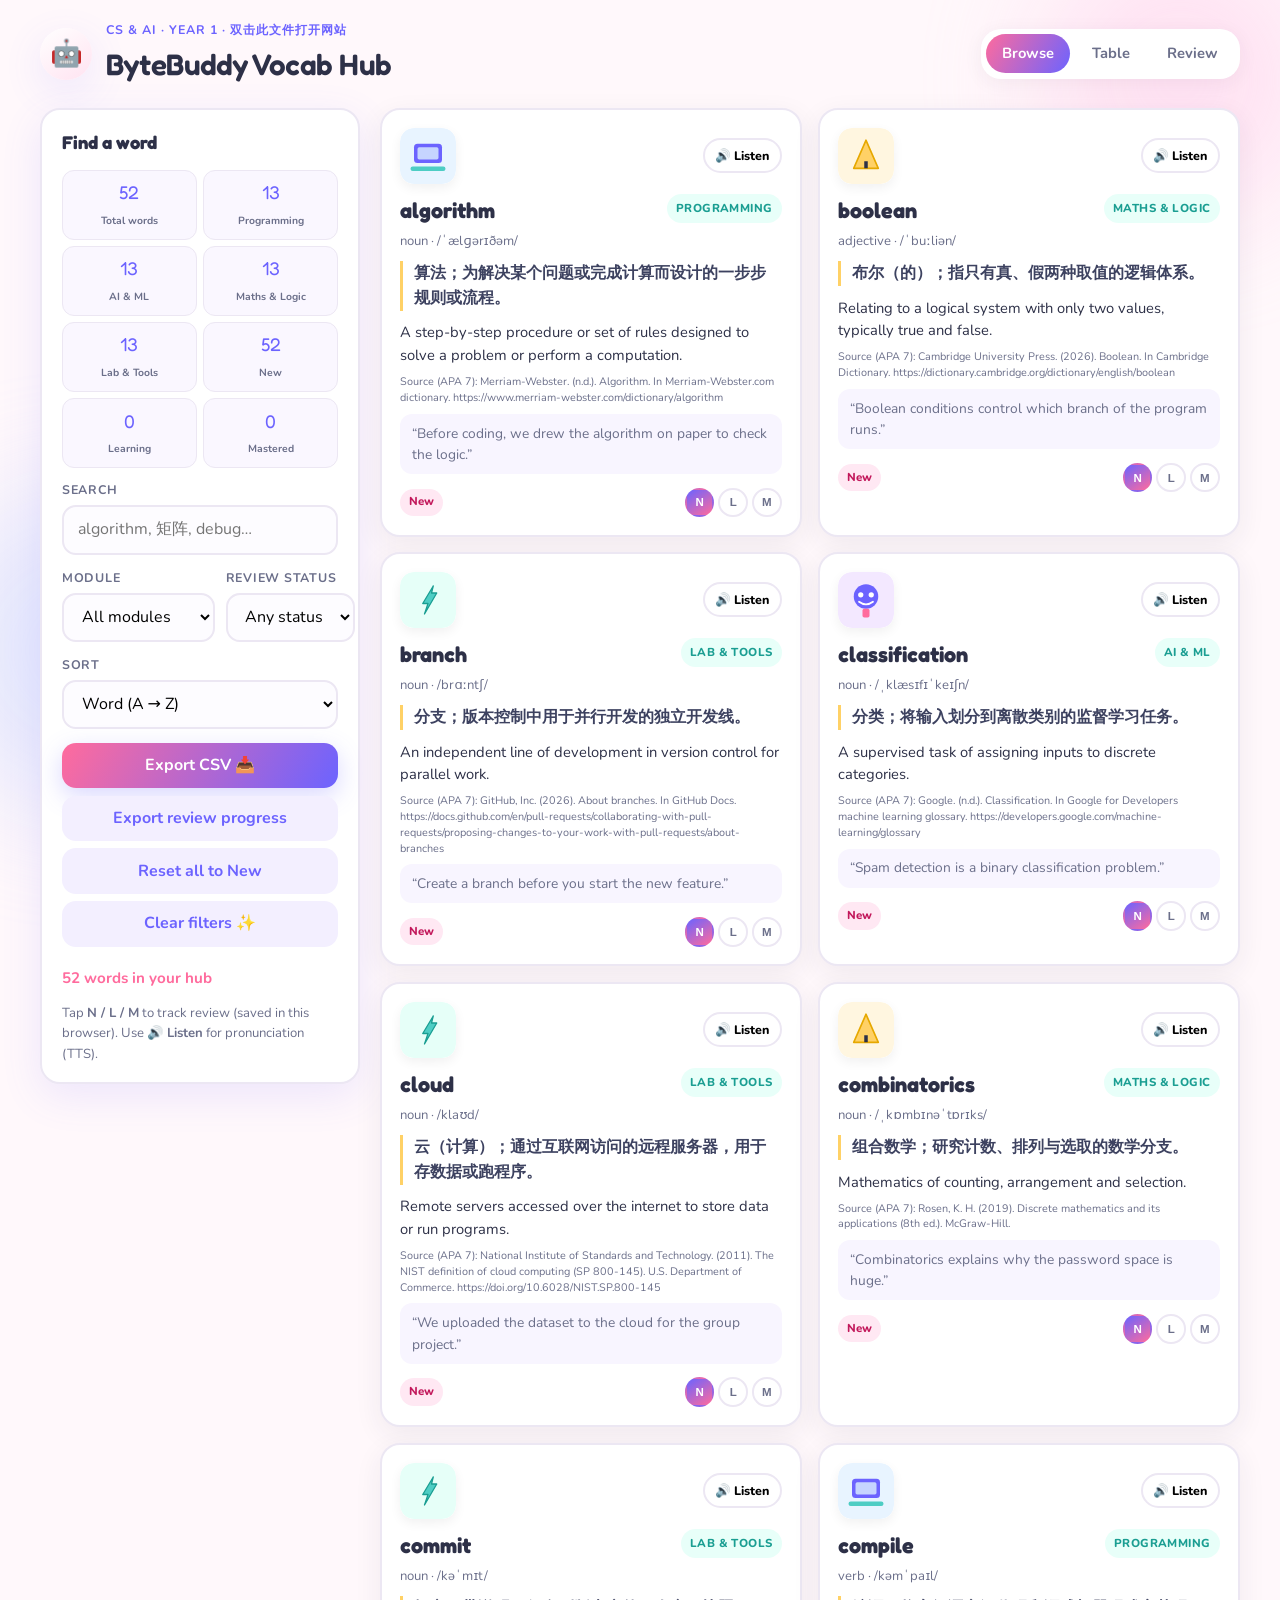
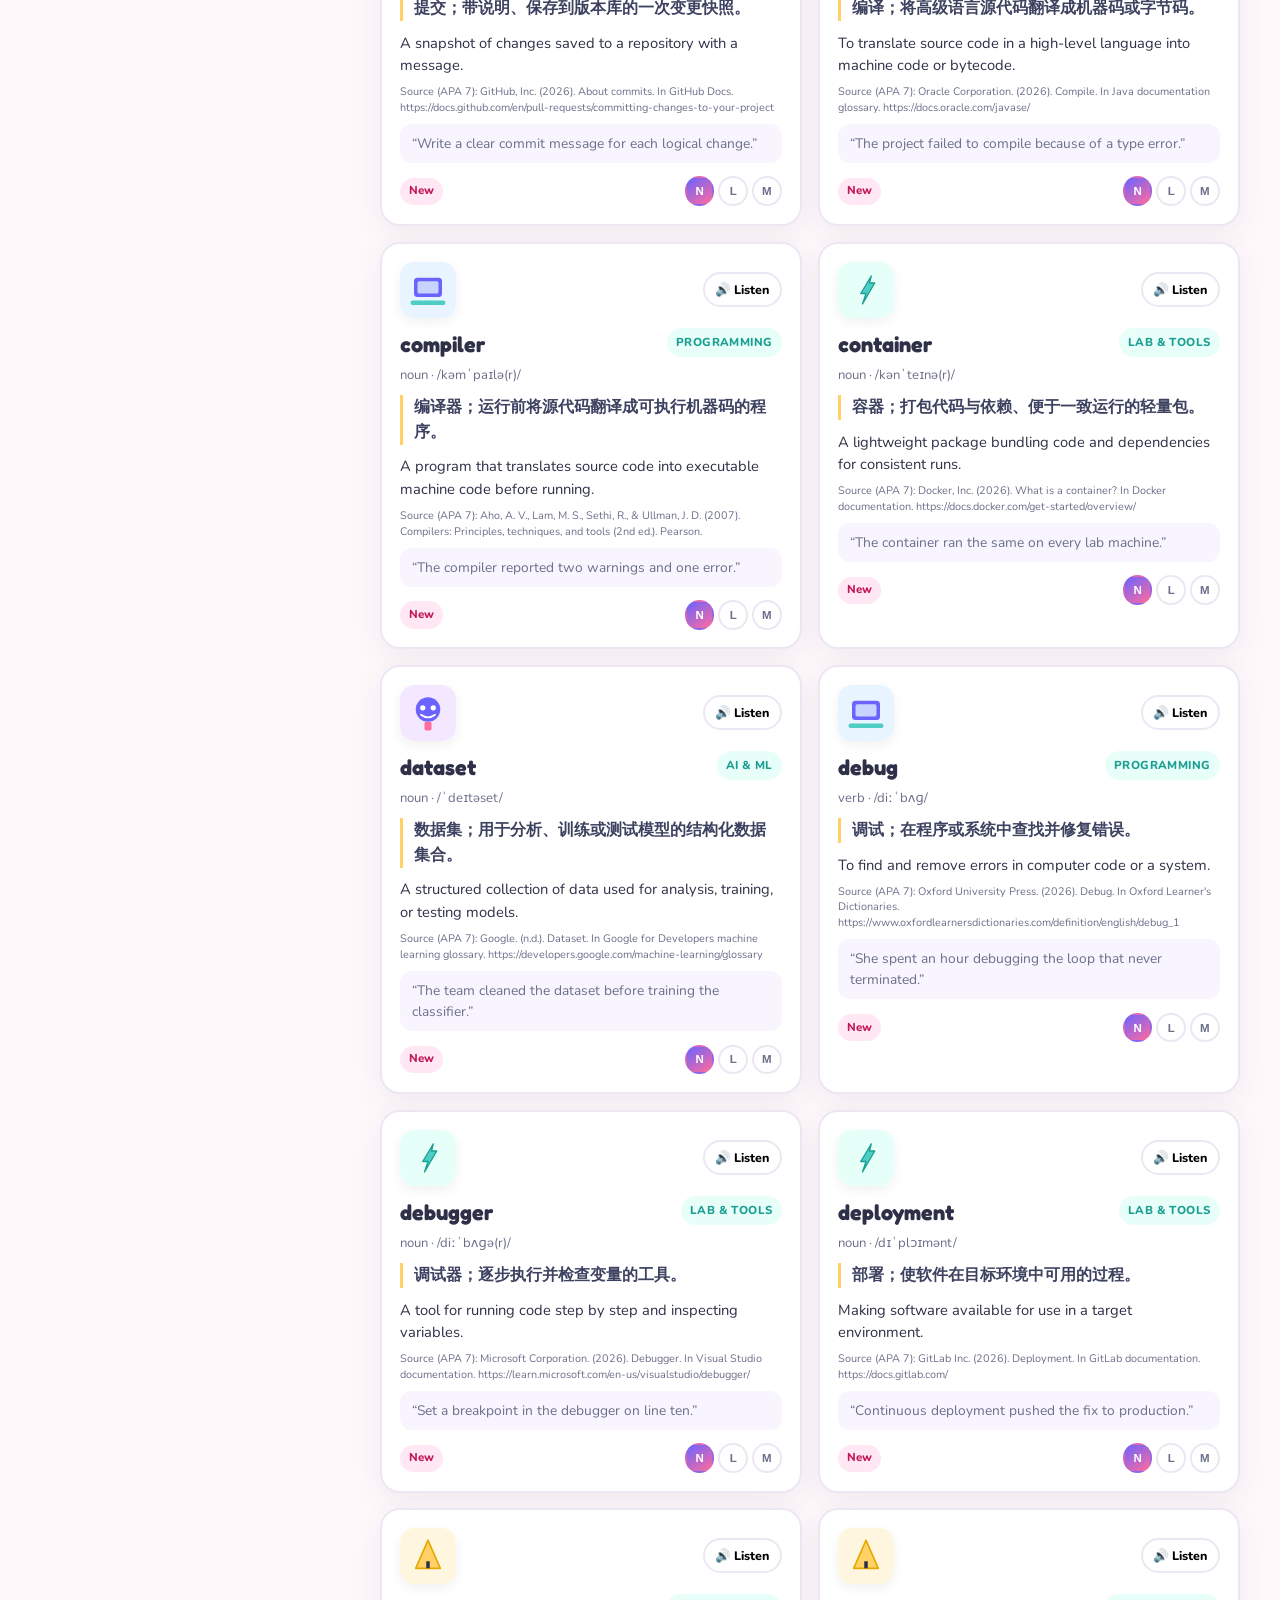
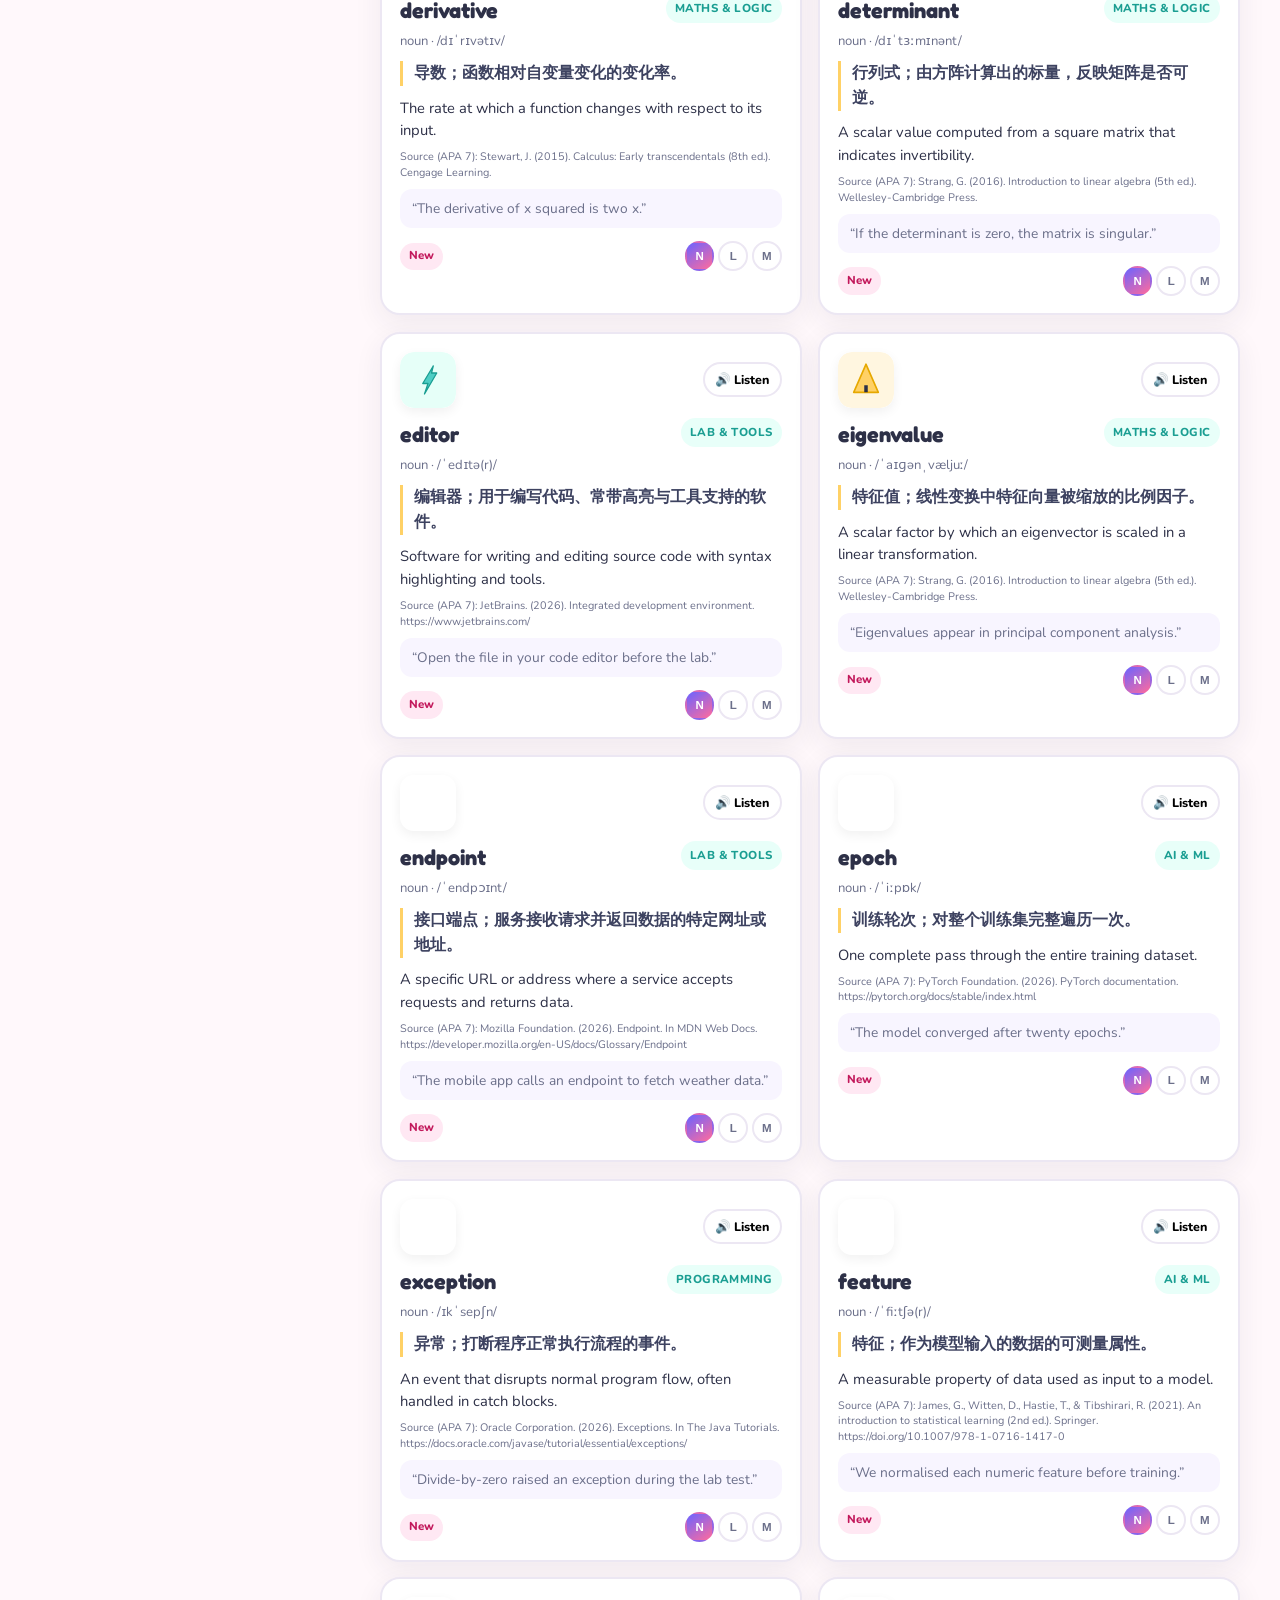
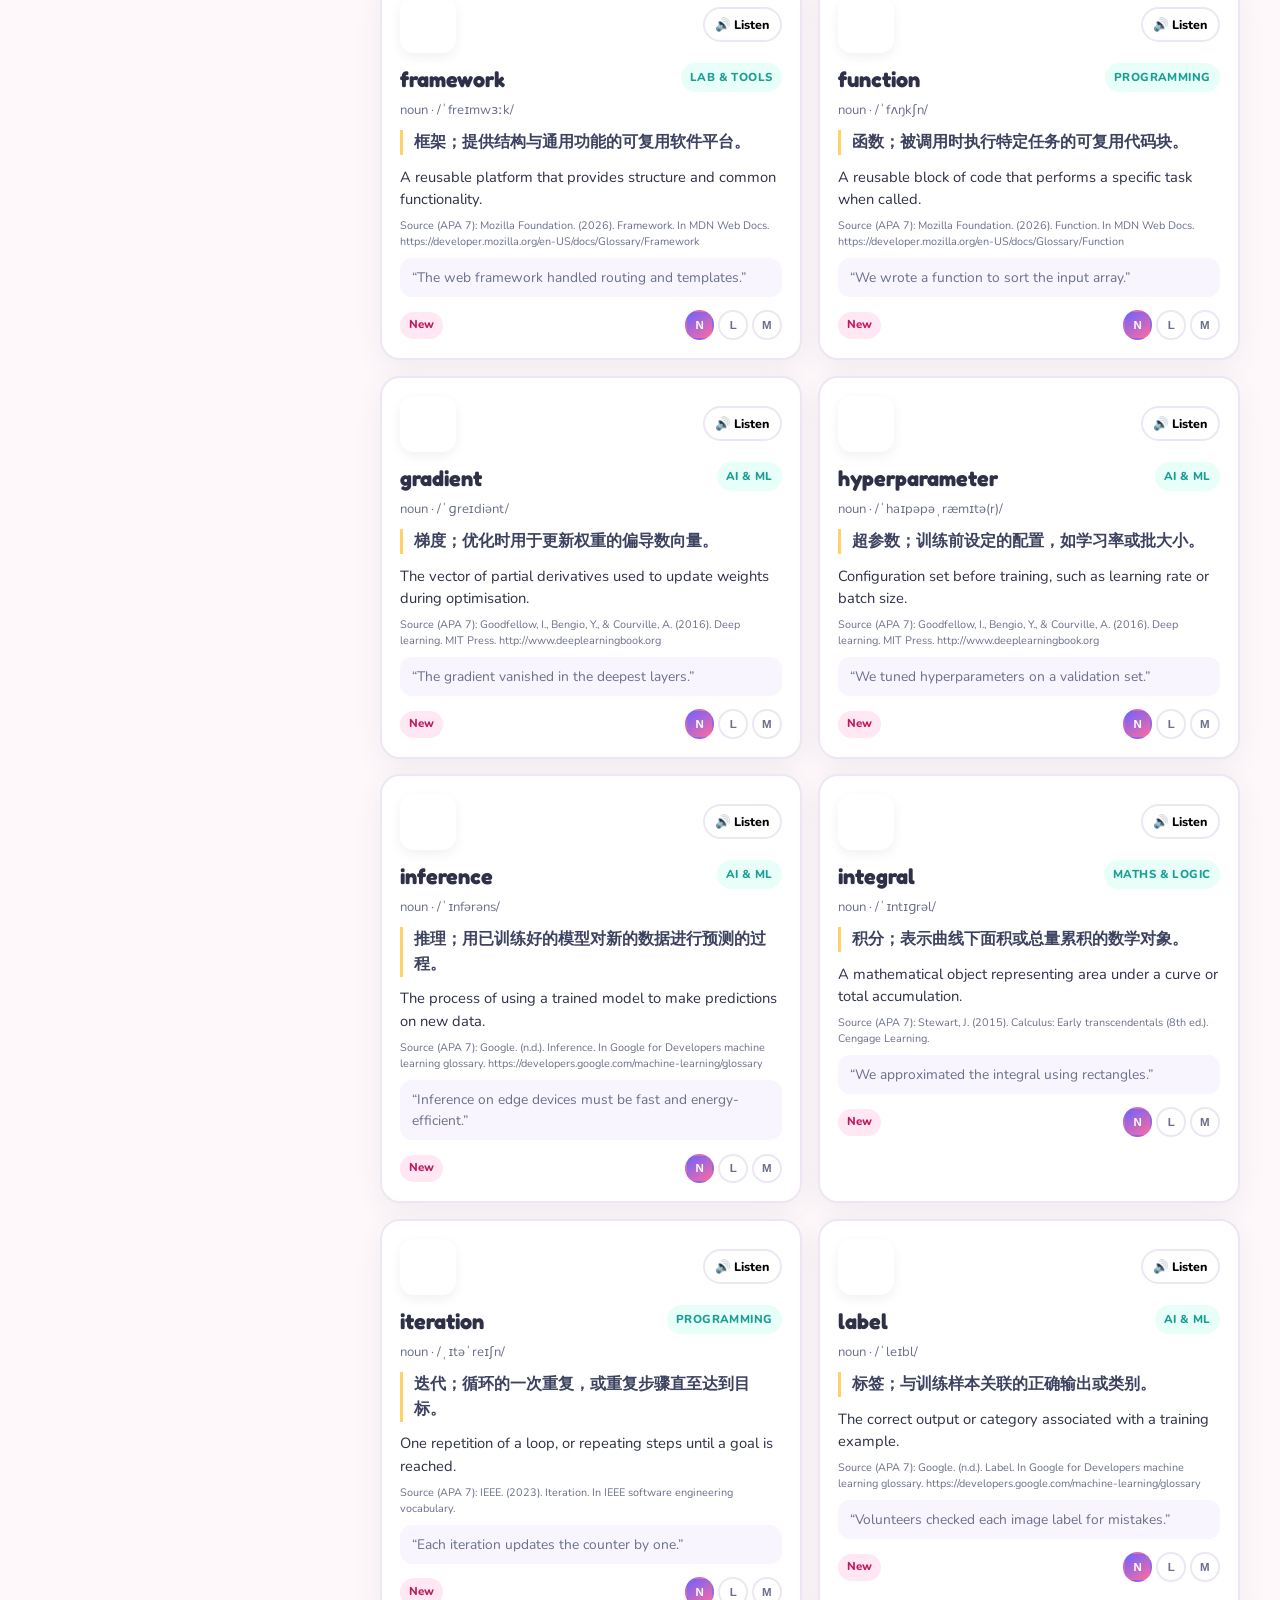
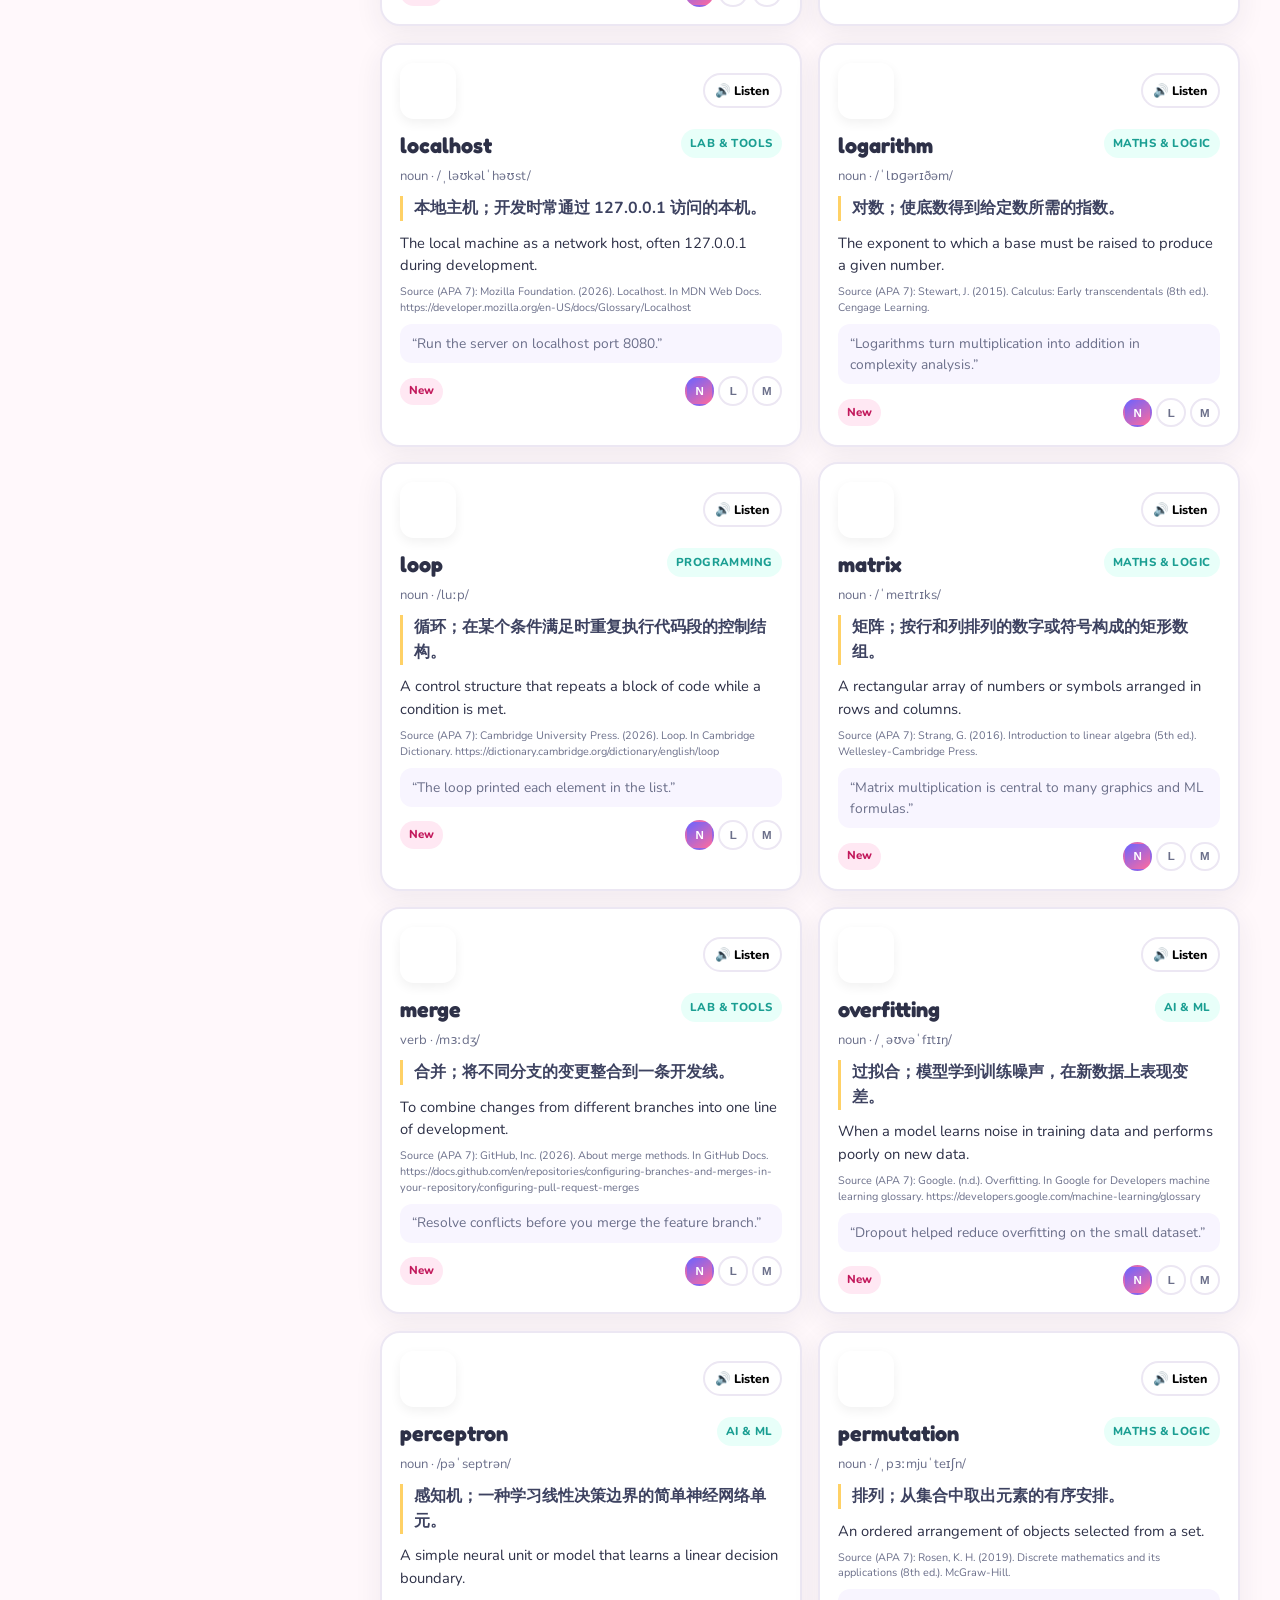
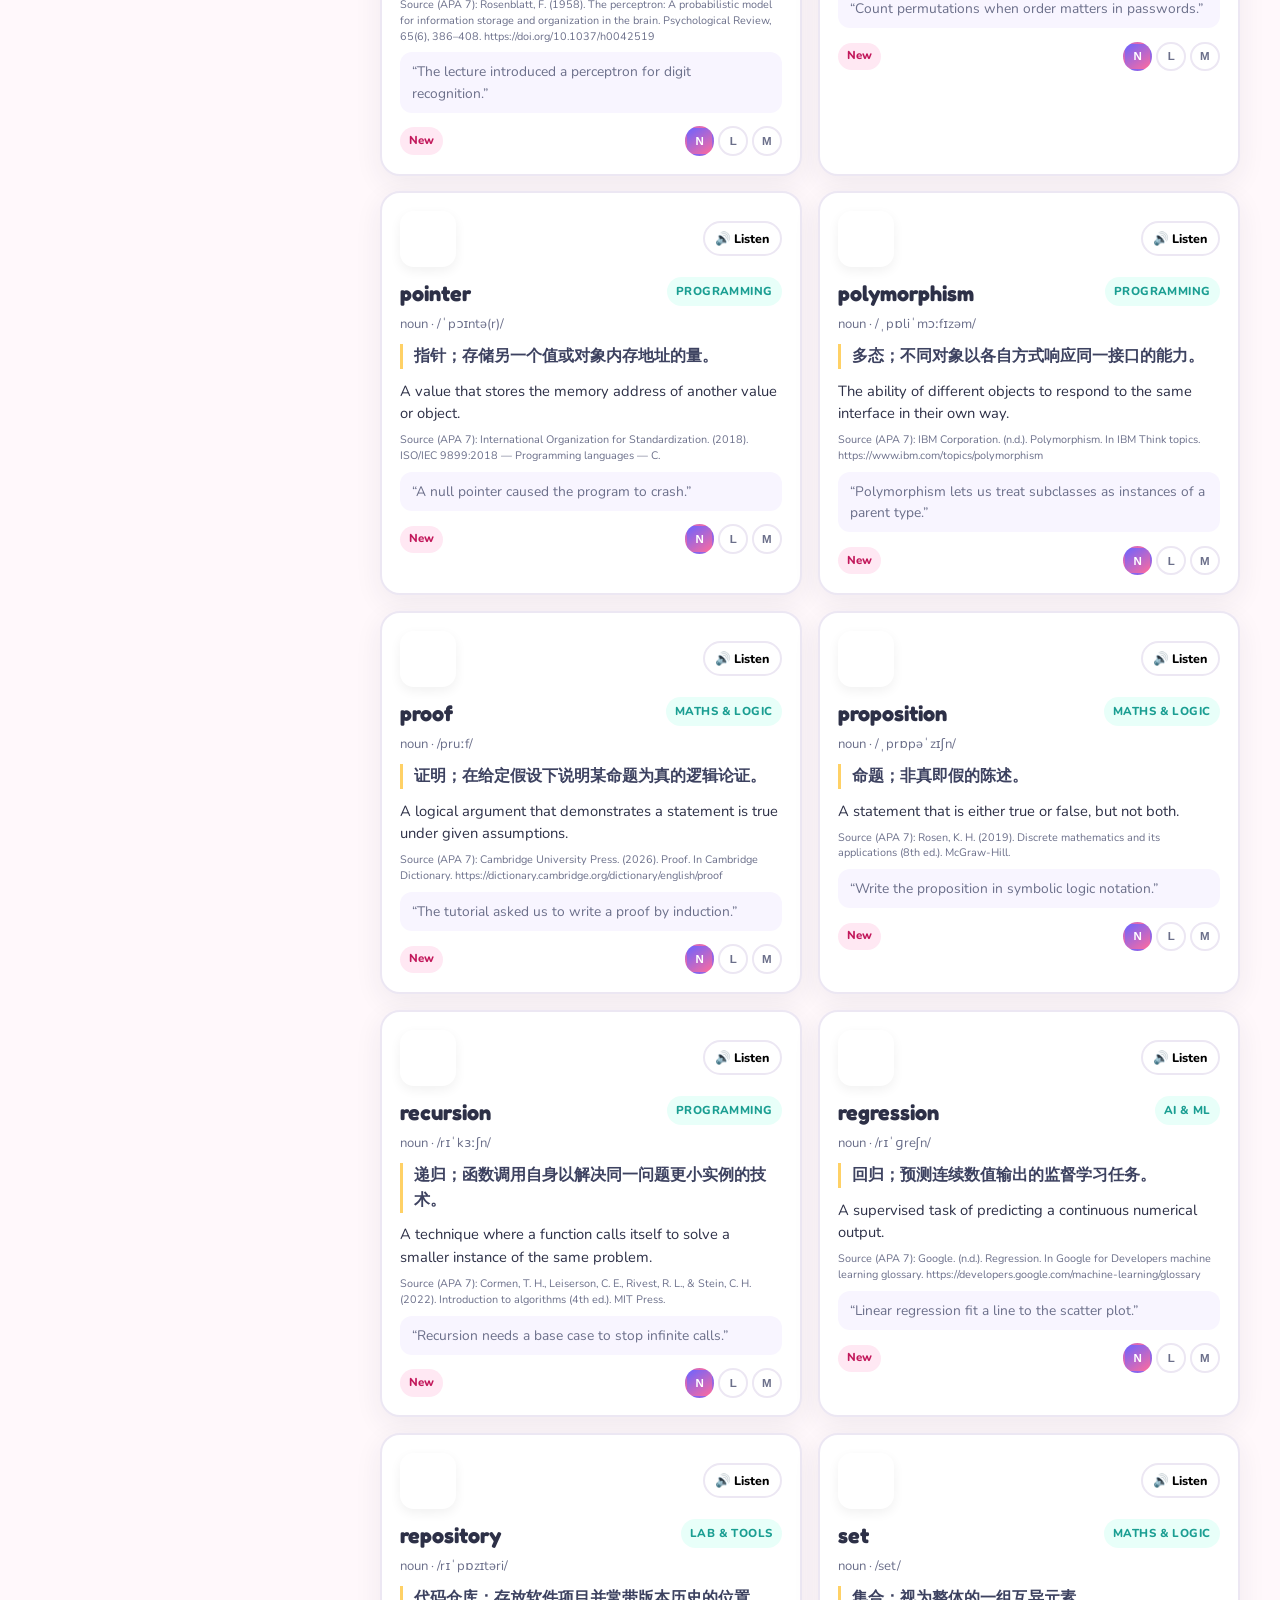
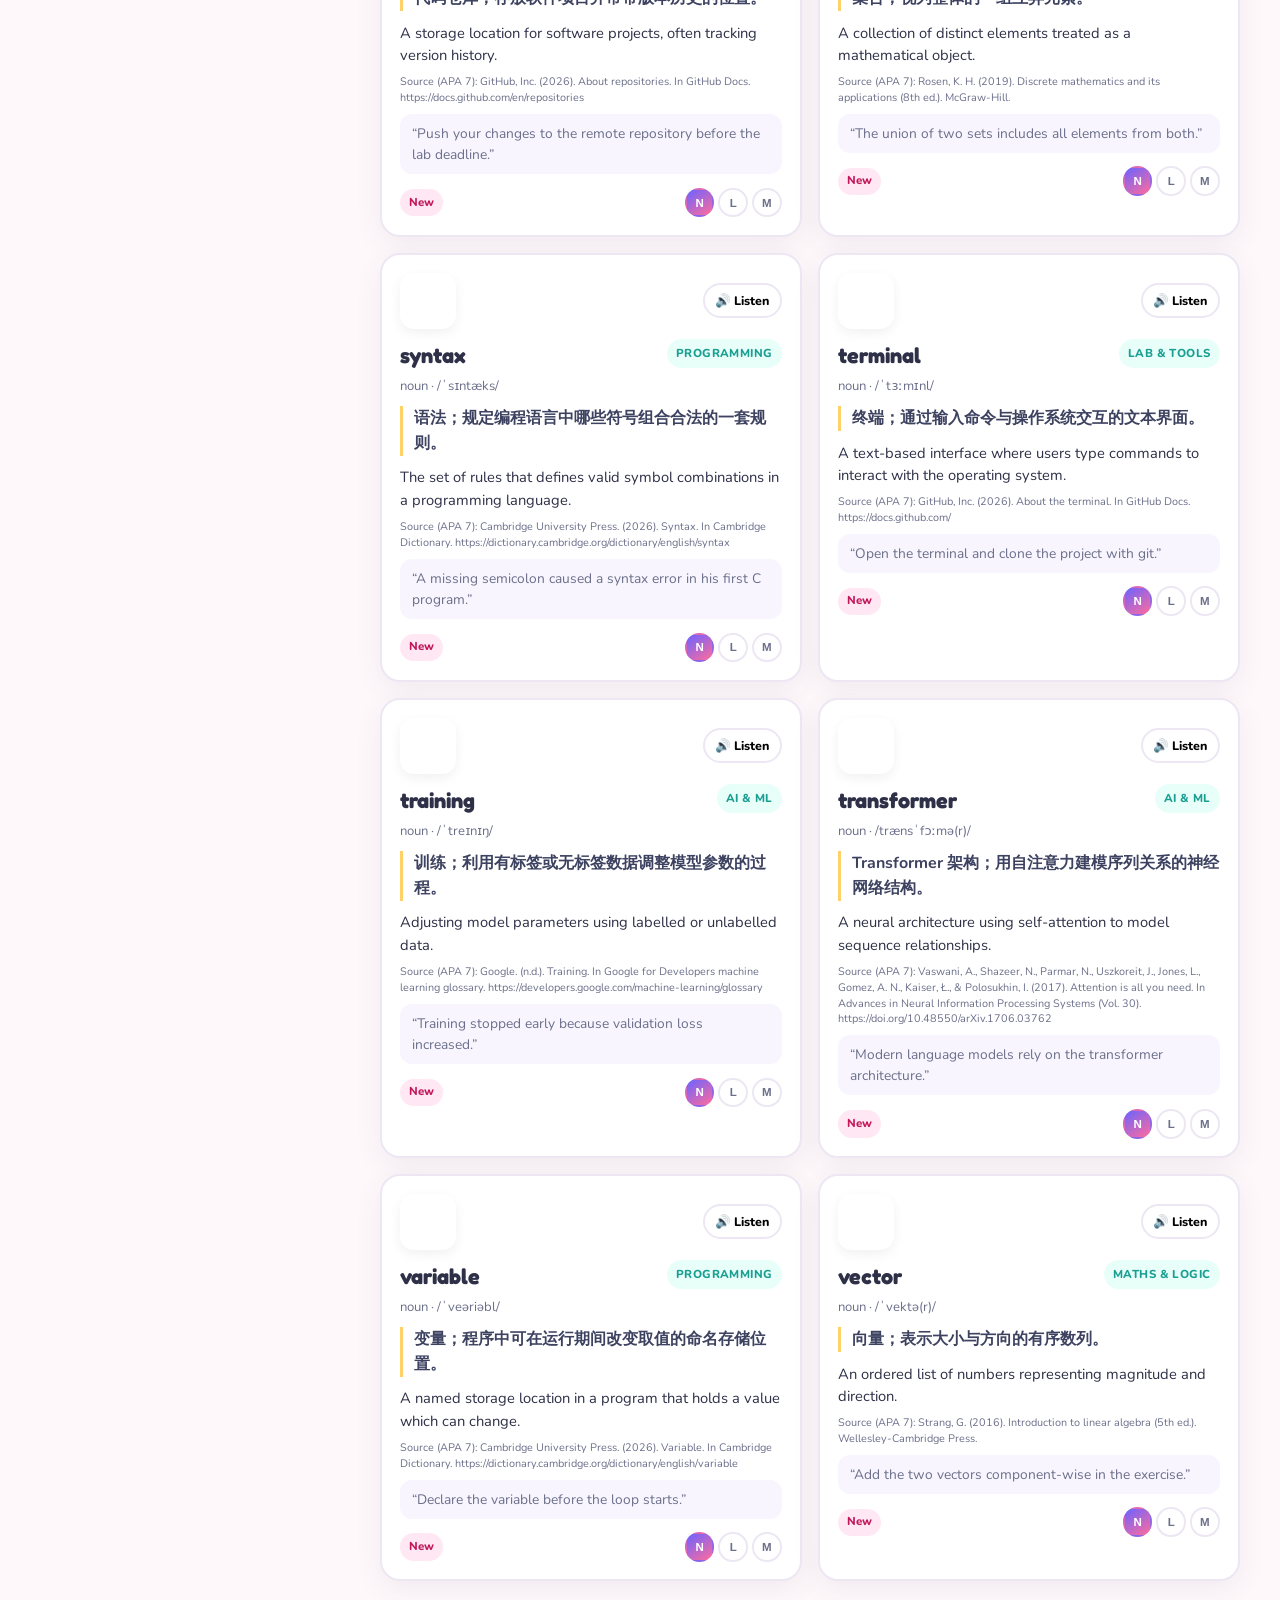
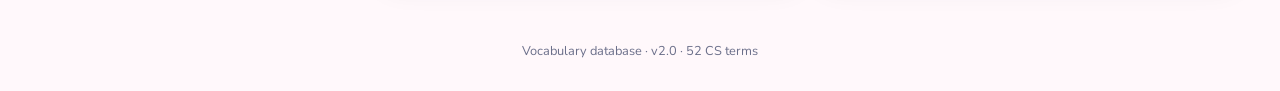
==== website/index.html @ 6e66e8ce "Publish ByteBuddy Vocab Hub for public hosting Co-authored-by: Cursor <cursoragent@cursor.com>" ====
<!DOCTYPE html>
<html lang="en">
  <head>
    <meta charset="UTF-8" />
    <meta http-equiv="refresh" content="0; url=../index.html" />
    <title>Redirecting…</title>
  </head>
  <body>
    <p>
      Open
      <a href="../index.html">ByteBuddy Vocab Hub</a>
      (or the START HERE file in the folder above).
    </p>
  </body>
</html>
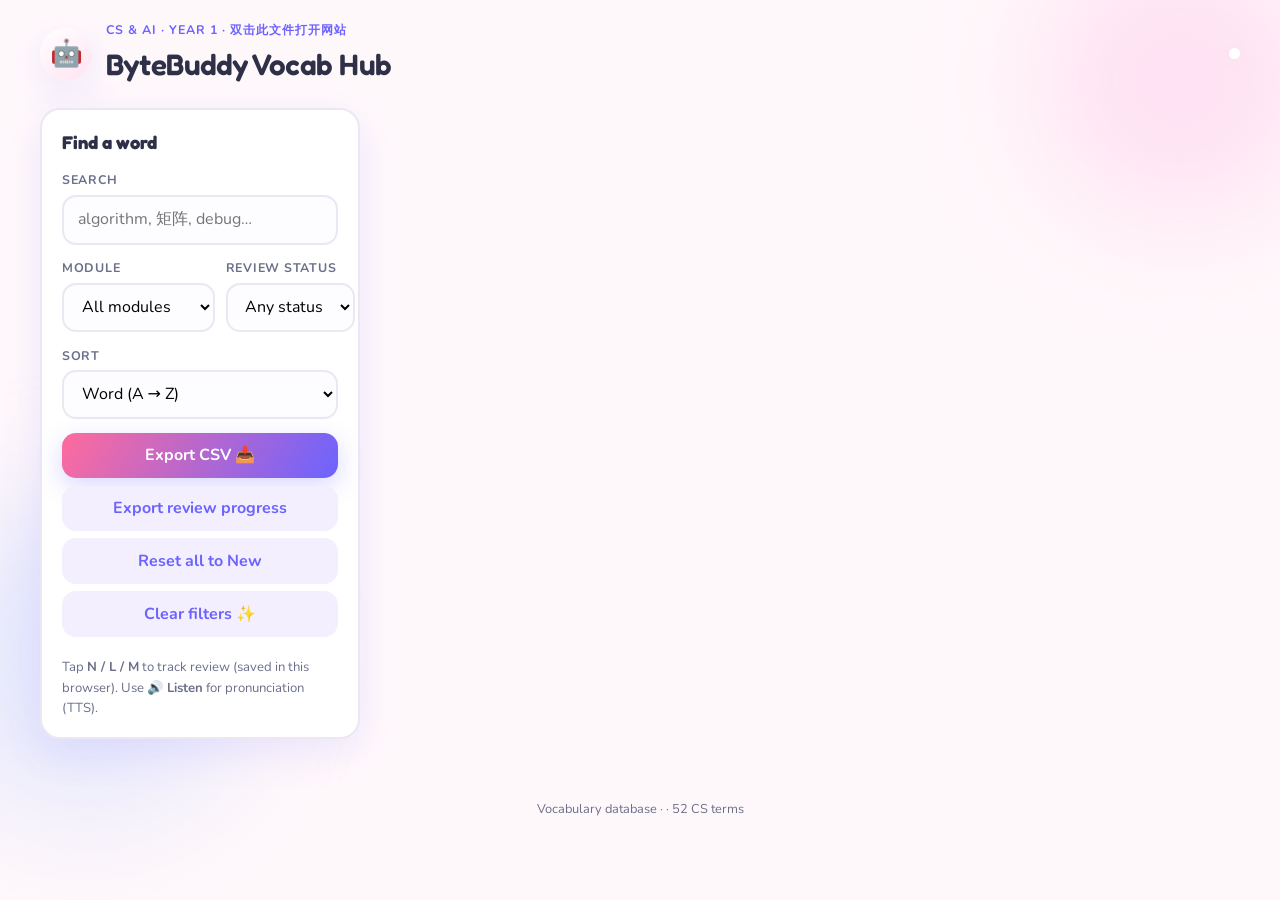
==== commit 3838c051: "Publish ByteBuddy Vocab Hub website" ====
--- a/website/index.html
+++ b/website/index.html
@@ -1,15 +1,15 @@
-<!DOCTYPE html>
-<html lang="en">
-  <head>
-    <meta charset="UTF-8" />
-    <meta http-equiv="refresh" content="0; url=../index.html" />
-    <title>Redirecting…</title>
-  </head>
-  <body>
-    <p>
-      Open
-      <a href="../index.html">ByteBuddy Vocab Hub</a>
-      (or the START HERE file in the folder above).
-    </p>
-  </body>
-</html>
+<!DOCTYPE html>
+<html lang="en">
+  <head>
+    <meta charset="UTF-8" />
+    <meta http-equiv="refresh" content="0; url=../index.html" />
+    <title>Redirecting…</title>
+  </head>
+  <body>
+    <p>
+      Open
+      <a href="../index.html">ByteBuddy Vocab Hub</a>
+      (or the START HERE file in the folder above).
+    </p>
+  </body>
+</html>
